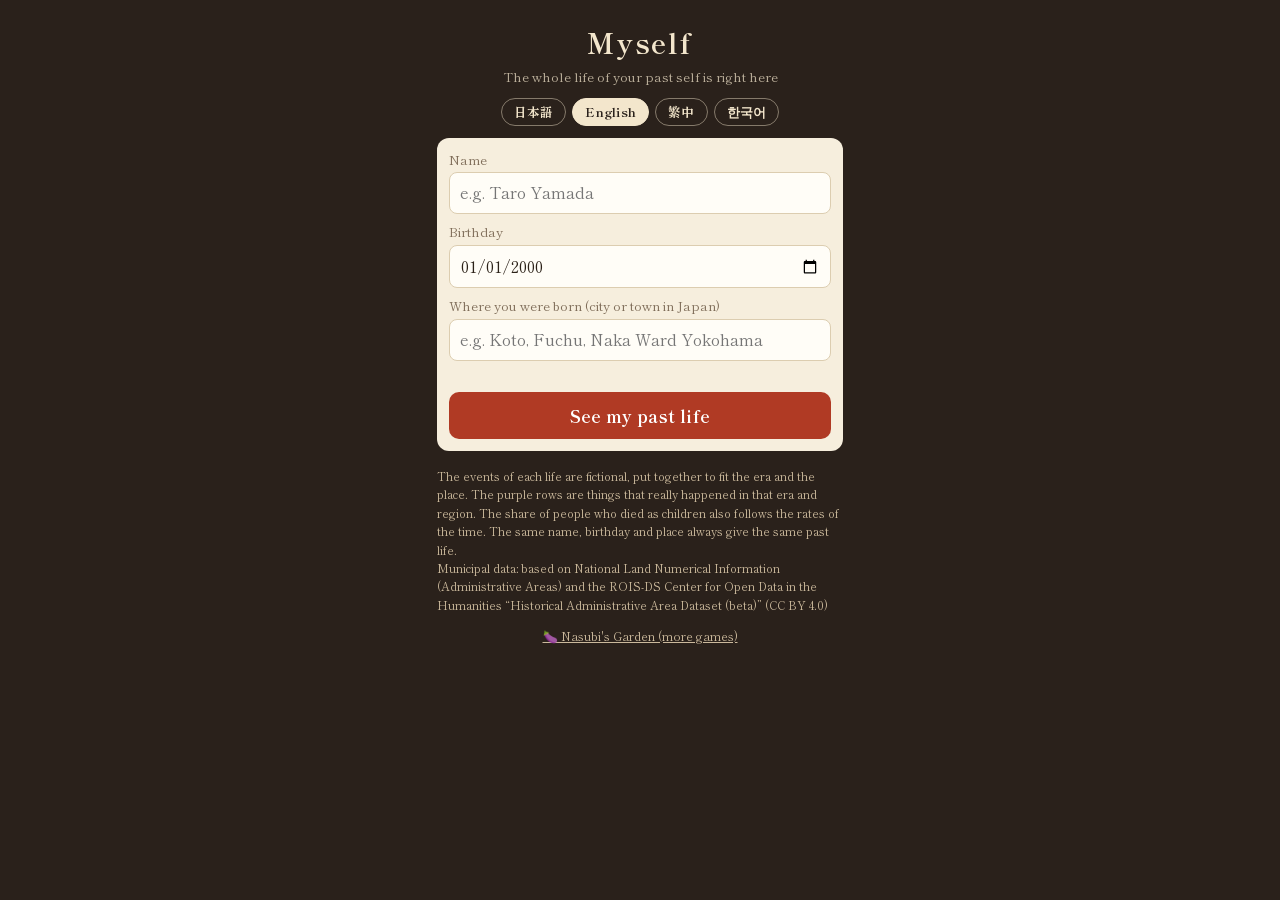
==== index.html @ 945b83d2 "広告：結果画面の帯の下に大きい広告（300×250）を足す Co-Authored-By: Claude Opus 5.5 <noreply@anthropic.com> Claude-Session" ====
<!doctype html>
<html lang="ja">
<head>
<!-- Google tag (gtag.js) -->
<script async src="https://www.googletagmanager.com/gtag/js?id=G-5RB6XMN0QR"></script>
<script>
  window.dataLayer = window.dataLayer || [];
  function gtag(){dataLayer.push(arguments);}
  gtag('js', new Date());
  gtag('config', 'G-5RB6XMN0QR');
</script>
<meta charset="utf-8">
<meta name="viewport" content="width=device-width,initial-scale=1">
<title>自分 ― あなたの前世ねんぴょう</title>
<meta name="description" content="名前と誕生日と生まれた市町村区を入れると、あなたの前世の一生が年表で出てくる。縄文から昭和まで、日本の歴史のどこかに生きた、だれかの一生。">
<meta name="theme-color" content="#2a211b">
<meta property="og:title" content="自分 ― あなたの前世ねんぴょう">
<meta property="og:description" content="あなたの前世は、どの時代の、どんな人だった？ 縄文から昭和まで、日本の歴史のどこかに生きた一生が年表で出てくる。">
<meta property="og:type" content="website">
<meta property="og:url" content="https://nasubi-no-oniwa.github.io/jibun/">
<meta property="og:site_name" content="なすびのお庭">
<meta property="og:image" content="https://nasubi-no-oniwa.github.io/jibun/icons/ogp.png">
<meta property="og:image:width" content="1200">
<meta property="og:image:height" content="630">
<meta name="twitter:card" content="summary_large_image">
<meta name="twitter:title" content="自分 ― あなたの前世ねんぴょう">
<meta name="twitter:description" content="あなたの前世は、どの時代の、どんな人だった？ 縄文から昭和まで、日本の歴史のどこかに生きた一生が年表で出てくる。">
<meta name="twitter:image" content="https://nasubi-no-oniwa.github.io/jibun/icons/ogp.png">
<link rel="icon" href="icons/icon-192.png">
<link rel="apple-touch-icon" href="icons/apple-touch-icon.png">
<link rel="preconnect" href="https://fonts.googleapis.com">
<link rel="preconnect" href="https://fonts.gstatic.com" crossorigin>
<link href="https://fonts.googleapis.com/css2?family=Shippori+Mincho:wght@500;700;800&display=swap" rel="stylesheet">
<link rel="stylesheet" href="css/style.css">
<!-- nasubi-track: 結果画面とXへの投稿の回数を記録（ゲームの動きには影響しない） -->
<script>(function(){try{var G="jibun",IDS=["out"];
function ev(n){try{if(typeof gtag==='function')gtag('event',n,{game:G});}catch(e){}}
var o=window.open;window.open=function(u){try{if(/intent\/(post|tweet)/.test(String(u)))ev('x_share');}catch(e){}return o.apply(window,arguments);};
if(!IDS.length)return;
function vis(e){if(!e||!e.isConnected||e.closest('[hidden]'))return false;var r=e.getBoundingClientRect();if(r.width<1||r.height<1)return false;for(var n=e;n&&n.nodeType===1;n=n.parentElement){var s=getComputedStyle(n);if(s.display==='none'||s.visibility==='hidden'||parseFloat(s.opacity)<0.05)return false;}return true;}
var was={};setInterval(function(){try{var any=false;for(var i=0;i<IDS.length;i++){if(vis(document.getElementById(IDS[i])))any=true;}if(any&&!was.v)ev('result_view');was.v=any;}catch(e){}},700);
}catch(e){}})();</script>
<!-- nasubi-ad: 結果画面の決めた場所に広告の帯（と、決めた作品だけその下に大きい広告）を出す（遊んでいる最中は出さない・ボタンに重ねない・広告の幅320pxを切らない・結果が出て1.2秒たってから見せる・結果画面が出るたびに読みこみ直す（30秒に1回まで）） -->
<script>(function(){try{var C=[{"a": "#out:has(> :not(.nsb-ad))", "v": "#out > :not(.nsb-ad)"}],BIG=1,AD='https://nasubi-no-oniwa.github.io/ad/',AD2='https://nasubi-no-oniwa.github.io/ad/big.html',WAIT=1200,MIN=30000;
if(/[?&]noad=1/.test(location.search))return;
var ifr=null,ifr2=null,boxes=[],bigs=[],since=0,shown=false,last=0;
function vis(e){if(!e||!e.isConnected||e.closest('[hidden]'))return false;var r=e.getBoundingClientRect();if(r.width<1||r.height<1)return false;for(var n=e;n&&n.nodeType===1;n=n.parentElement){var s=getComputedStyle(n);if(s.display==='none'||s.visibility==='hidden'||parseFloat(s.opacity)<0.05)return false;}return true;}
function mk(){var b=document.createElement('div');b.className='nsb-ad';b.style.cssText='display:block;position:static;float:none;box-sizing:content-box;width:320px;min-width:320px;max-width:none;height:50px;margin:20px calc((100% - 320px) / 2) 0;padding:0;border:0;background:none;box-shadow:none;border-radius:0;transform:none;overflow:hidden;flex:0 0 auto;align-self:center;';return b;}
function mk2(){var g=document.createElement('div');g.className='nsb-ad nsb-big';g.style.cssText='display:block;position:static;float:none;box-sizing:content-box;width:300px;min-width:300px;max-width:none;height:250px;margin:20px calc((100% - 300px) / 2) 0;padding:0;border:0;background:none;box-shadow:none;border-radius:0;transform:none;overflow:hidden;flex:0 0 auto;align-self:center;';return g;}
function mkf(u,w,h){var f=document.createElement('iframe');f.title='ad';f.setAttribute('scrolling','no');f.width=w;f.height=h;f.style.cssText='border:0;margin:0;padding:0;width:'+w+'px;height:'+h+'px;display:block;max-width:none;visibility:hidden';f.src=u;return f;}
function rel(f,u){try{f.contentWindow.location.replace(u);}catch(_){f.src=u;}}
function place(){for(var i=0;i<C.length;i++){var a=document.querySelector(C[i].a);if(!a)continue;var b=boxes[i]||(boxes[i]=mk());if(C[i].p==='first'){if(a.firstElementChild!==b)a.insertBefore(b,a.firstChild);}else if(b.parentNode!==a)a.appendChild(b);
if(BIG){var g=bigs[i]||(bigs[i]=mk2());if(b.nextSibling!==g)a.insertBefore(g,b.nextSibling);}}}
function hide(){if(ifr)ifr.style.visibility='hidden';if(ifr2)ifr2.style.visibility='hidden';}
function tick(){try{place();var k=-1;for(var i=0;i<C.length;i++){var v=document.querySelector(C[i].v),b=boxes[i];if(b&&vis(v)&&vis(b)){k=i;break;}}
if(k<0){since=0;shown=false;hide();return;}
var now=Date.now();if(!since)since=now;if(now-since<WAIT){hide();return;}
if(!ifr)ifr=mkf(AD,320,50);if(BIG&&!ifr2)ifr2=mkf(AD2,300,250);
var fresh=false;if(ifr.parentNode!==boxes[k]){boxes[k].appendChild(ifr);fresh=true;}if(BIG&&ifr2.parentNode!==bigs[k]){bigs[k].appendChild(ifr2);fresh=true;}
if(fresh)last=now;else if(!shown&&now-last>=MIN){rel(ifr,AD);if(ifr2)rel(ifr2,AD2);last=now;}
ifr.style.visibility='visible';if(ifr2)ifr2.style.visibility='visible';shown=true;}catch(_){}}
function go(){place();try{new MutationObserver(place).observe(document.body,{childList:true,subtree:true});}catch(_){}setInterval(tick,300);}
if(document.body)go();else document.addEventListener('DOMContentLoaded',go);
}catch(e){}})();</script>
</head>
<body><div class="wrap">
<div class="top"><h1 data-i="title">自分</h1><p data-i="tagline">あなたの前世の一生が、ここにある</p><div class="langs" role="group" aria-label="Language"><button type="button" data-lang="ja">日本語</button><button type="button" data-lang="en">English</button><button type="button" data-lang="zh">繁中</button><button type="button" data-lang="ko">한국어</button></div></div>
<form id="f">
<label><span data-i="f_name">名前</span><input id="nm" data-ip="ph_name" placeholder="例：山田太郎" autocomplete="off" required></label>
<label><span data-i="f_birth">誕生日</span><input id="bd" type="date" value="2000-01-01" required></label>
<label><span data-i="f_place">生まれた市町村区</span><input id="pl" data-ip="ph_place" placeholder="例：江東区、府中市、横浜市中区" autocomplete="off" required><span class="cand" id="cand"></span></label>
<div class="err" id="err"></div>
<button id="go" disabled>読みこみ中…</button>
</form>
<div id="out"></div>
<p class="note" data-ih="note">人生のできごとは、時代と土地に合わせて組み立てた架空のものです。紫の行は、その時代・その土地で実際にあったできごとです。子どものうちに亡くなる人の割合も、当時に合わせています。同じ名前・誕生日・市町村区なら、いつでも同じ前世が出ます。<br>
市町村のデータ：国土数値情報（行政区域データ）、ROIS-DS人文学オープンデータ共同利用センター「歴史的行政区域データセットβ版」（CC BY 4.0）をもとに作成</p>
<a class="back" href="https://nasubi-no-oniwa.github.io/" data-i="back_home">🍆 なすびのお庭（ほかのゲーム）</a>
</div>
<canvas id="cv" width="1080" height="1350" style="display:none"></canvas>
<script src="js/i18n.js"></script>
<script src="js/engine.js"></script>
<script src="js/life_i18n.js"></script>
<script src="js/main.js"></script>
</body></html>
---- css/style.css ----
:root{--bg:#2a211b;--paper:#f6eedd;--ink:#2b2118;--sub:#7d6b57;--red:#b03a24;--line:#dccdb0}
*{box-sizing:border-box}
body{margin:0;background:var(--bg);color:var(--ink);font-family:"Shippori Mincho","Hiragino Mincho ProN","Yu Mincho","Noto Serif JP",serif;line-height:1.6}
.wrap{max-width:430px;margin:0 auto;padding:14px 12px 50px}
.top{color:#f3e6cc;text-align:center;margin:6px 0 12px}
.top h1{margin:0;font-size:28px;letter-spacing:.12em}.top p{margin:2px 0 0;font-size:13px;opacity:.75}
form{background:var(--paper);border-radius:12px;padding:12px;display:grid;gap:8px}
label{display:grid;gap:2px;font-size:13px;color:var(--sub)}
input{font:inherit;font-size:16px;padding:7px 10px;border:1px solid var(--line);border-radius:8px;background:#fffdf7;color:var(--ink);width:100%}
button{font:inherit;font-weight:700;font-size:17px;padding:10px;border:0;border-radius:10px;background:var(--red);color:#fff;cursor:pointer;letter-spacing:.1em}
.err{color:var(--red);font-size:13px;min-height:1em}.cand{font-size:12px;color:var(--sub)}
#out{margin-top:16px}
/* カード：スマホ1画面に収める */
.card{position:relative;background:var(--paper);border-radius:6px;padding:16px 16px 12px;overflow:hidden;
  background-image:radial-gradient(rgba(120,90,50,.07) 1px,transparent 1px);background-size:6px 6px;
  box-shadow:0 0 0 3px #e9dcc2 inset,0 0 0 4px #b49c78 inset,0 10px 30px rgba(0,0,0,.4)}
.card.early{background-color:#eef0f2}
.era{display:inline-block;font-size:12px;letter-spacing:.2em;background:var(--ink);color:#f3e6cc;padding:1px 10px;border-radius:3px}
.seal{position:absolute;right:14px;top:12px;width:62px;height:62px;border:3px solid var(--red);border-radius:8px;color:var(--red);
  display:flex;flex-direction:column;align-items:center;justify-content:center;transform:rotate(8deg);opacity:.9;font-size:26px;line-height:1}
.seal small{font-size:10px;letter-spacing:.1em;margin-top:3px;font-weight:700}
.lbl{font-size:12px;color:var(--sub);margin-top:8px;letter-spacing:.3em}
.name{font-size:31px;font-weight:700;letter-spacing:.06em;line-height:1.2;margin:0 70px 0 0}
.alias{font-size:15px;color:var(--red);font-weight:700;margin-top:2px}
.chips{display:flex;flex-wrap:wrap;gap:5px;margin:8px 0}
.chips span{font-size:12px;border:1px solid var(--line);background:#fffaf0;border-radius:999px;padding:0 9px}
.mood{font-size:12px;color:var(--sub);border-left:3px solid var(--line);padding-left:7px;margin:6px 0}
.sum{font-size:15px;font-weight:700;margin:6px 0 8px;line-height:1.55}
.ev{list-style:none;margin:0;padding:0;border-top:1px solid var(--line)}
.ev li{display:flex;gap:6px;font-size:13.5px;line-height:1.45;padding:4px 0;border-bottom:1px dashed var(--line)}
.ev .y{flex:0 0 3.6em;font-variant-numeric:tabular-nums;color:var(--sub);font-size:12px;padding-top:1px}
.ev .i{flex:0 0 1.3em;text-align:center}
.ev li.hist{color:#4c3f86}.ev li.death{font-weight:700}
.last{margin:8px 0 2px;text-align:center;font-size:17px;font-weight:700}
.last small{display:block;font-size:11px;color:var(--sub);font-weight:400;letter-spacing:.2em}
.after{font-size:12.5px;text-align:center;color:var(--sub);margin-top:6px}
.foot{display:flex;justify-content:space-between;font-size:11px;color:var(--sub);margin-top:8px;border-top:1px solid var(--line);padding-top:5px}
.fam{position:absolute;left:0;right:0;top:0;background:var(--red);color:#fff;text-align:center;font-size:12px;letter-spacing:.3em}
.more{margin-top:10px;display:grid;gap:8px}
.more button{background:#5a4a3a;font-size:15px}
details{background:var(--paper);border-radius:8px;padding:8px 12px}
summary{cursor:pointer;font-weight:700}
table{width:100%;border-collapse:collapse;font-size:13.5px}
td,th{padding:4px 2px;border-bottom:1px solid var(--line);vertical-align:top;text-align:left}
th{color:var(--sub);font-weight:400;white-space:nowrap;width:5.5em}
td.y{white-space:nowrap;width:4.6em;color:var(--sub)}td.a{white-space:nowrap;width:3em;color:var(--sub)}
.note{font-size:11.5px;color:#cbb99c;margin-top:16px;line-height:1.6}

.share-row{display:grid;grid-template-columns:1fr 1fr;gap:8px}
.share-row button{font-size:15px}
.share-row .x{background:#111}
.top a{color:#f3e6cc}
.back{display:block;text-align:center;color:#cbb99c;font-size:12px;margin-top:10px}

/* ことばの切りかえ */
.langs{display:flex;flex-wrap:wrap;gap:6px;justify-content:center;margin-top:10px}
.langs button{font:700 12.5px "Shippori Mincho","Hiragino Mincho ProN","Yu Mincho","Noto Serif JP",serif;letter-spacing:0;background:transparent;color:#f3e6cc;border:1px solid rgba(243,230,204,.45);border-radius:999px;padding:3px 12px;cursor:pointer}
.langs button[aria-pressed="true"]{background:#f3e6cc;color:var(--bg);border-color:#f3e6cc}
/* 言葉ごとの文字 */
html[data-lang="zh"] body{font-family:"Noto Serif TC","Shippori Mincho","PMingLiU",serif}
html[data-lang="ko"] body{font-family:"Nanum Myeongjo","Noto Serif KR","Batang",serif}
html[data-lang="en"] body{font-family:"Shippori Mincho",Georgia,"Times New Roman",serif}
html[data-lang="en"] .top h1,html[data-lang="ko"] .top h1{letter-spacing:.06em}
html[data-lang="en"] button,html[data-lang="ko"] button{letter-spacing:.02em}
html[data-lang="en"] .era,html[data-lang="ko"] .era{letter-spacing:.06em}
html[data-lang="en"] .lbl,html[data-lang="ko"] .lbl{letter-spacing:.12em}
html[data-lang="en"] .name{letter-spacing:.01em;font-size:28px}
html[data-lang="en"] .seal small,html[data-lang="ko"] .seal small{letter-spacing:0;font-size:9px;max-width:58px;text-align:center;line-height:1.1}
html[data-lang="en"] .ev .y,html[data-lang="ko"] .ev .y{flex-basis:4.3em}
html[data-lang="en"] .ev li{font-size:13px}
html[data-lang="en"] th{white-space:normal;width:6.4em}
html[data-lang="ko"] th{width:6em}
html[data-lang="ko"] .sum,html[data-lang="ko"] .ev li,html[data-lang="ko"] .alias{word-break:keep-all}
html[data-lang="en"] .sum{font-size:14.5px}
html[data-lang="en"] .fam,html[data-lang="ko"] .fam{letter-spacing:.06em}
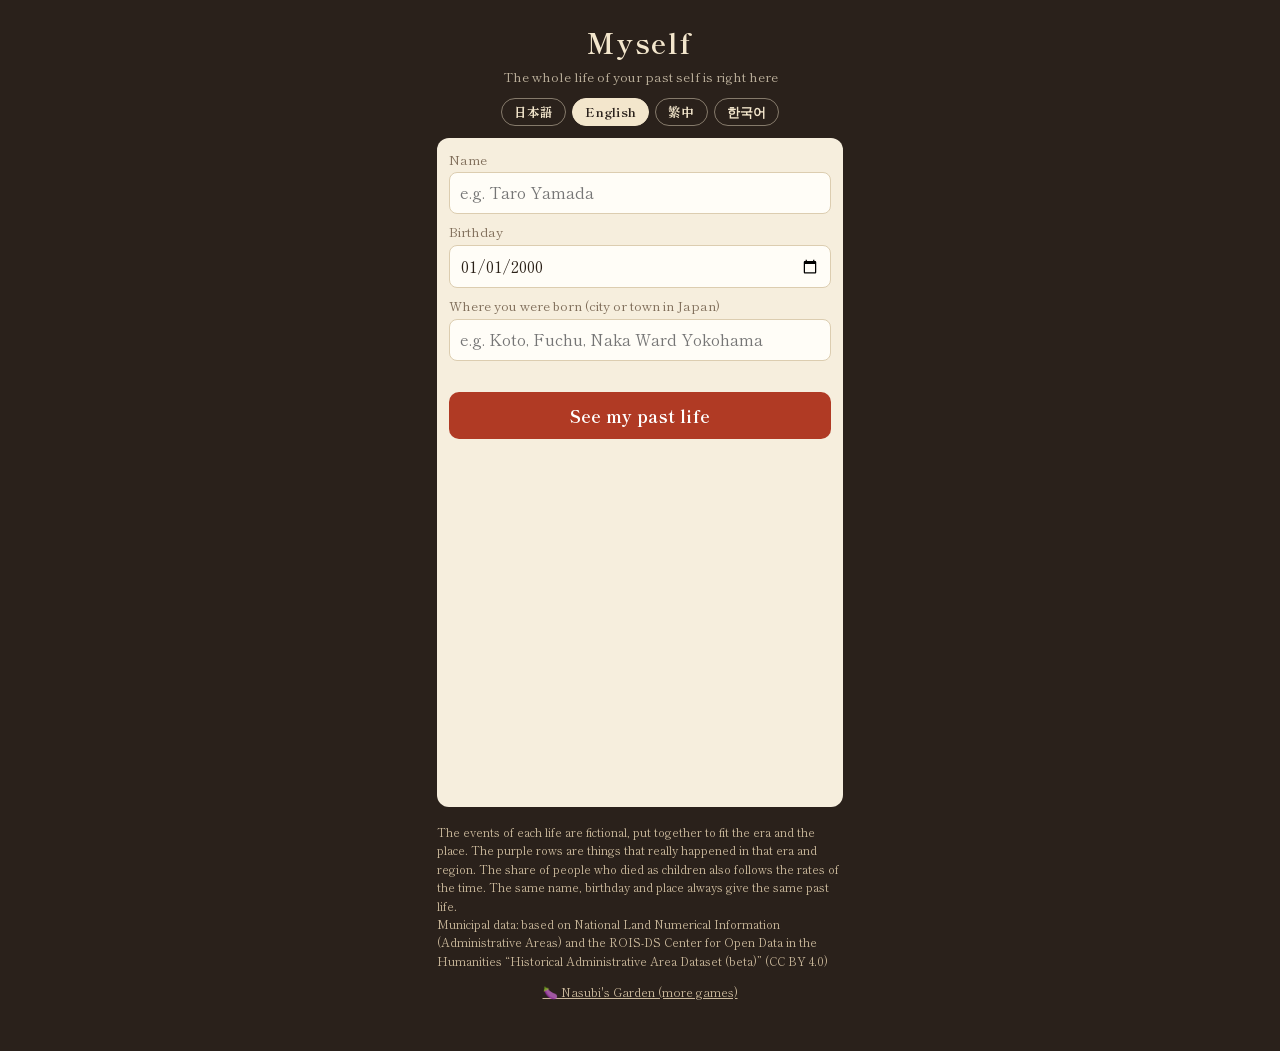
==== commit d4074176: "広告：タイトル画面（遊ぶ前の画面）にも出す（帯と大きい広告。遊び始めたら消す） Co-Authored-By: Claude Opus 5.5 <noreply@anthropic.com> Clau" ====
--- a/index.html
+++ b/index.html
@@ -40,25 +40,35 @@
 function vis(e){if(!e||!e.isConnected||e.closest('[hidden]'))return false;var r=e.getBoundingClientRect();if(r.width<1||r.height<1)return false;for(var n=e;n&&n.nodeType===1;n=n.parentElement){var s=getComputedStyle(n);if(s.display==='none'||s.visibility==='hidden'||parseFloat(s.opacity)<0.05)return false;}return true;}
 var was={};setInterval(function(){try{var any=false;for(var i=0;i<IDS.length;i++){if(vis(document.getElementById(IDS[i])))any=true;}if(any&&!was.v)ev('result_view');was.v=any;}catch(e){}},700);
 }catch(e){}})();</script>
-<!-- nasubi-ad: 結果画面の決めた場所に広告の帯（と、決めた作品だけその下に大きい広告）を出す（遊んでいる最中は出さない・ボタンに重ねない・広告の幅320pxを切らない・結果が出て1.2秒たってから見せる・結果画面が出るたびに読みこみ直す（30秒に1回まで）） -->
-<script>(function(){try{var C=[{"a": "#out:has(> :not(.nsb-ad))", "v": "#out > :not(.nsb-ad)"}],BIG=1,AD='https://nasubi-no-oniwa.github.io/ad/',AD2='https://nasubi-no-oniwa.github.io/ad/big.html',WAIT=1200,MIN=30000;
+<!-- nasubi-ad: 結果画面とタイトル画面の決めた場所に広告の帯（と、決めた場所だけその下に大きい広告）を出す（遊んでいる最中は出さない・ボタンに重ねない・広告の幅320pxを切らない・画面が出たらすぐ見せるが、最初の1.2秒は押しても反応しない・画面が出るたびに読みこみ直す（場所ごとに30秒に1回まで）） -->
+<script>(function(){try{var C=[{"a": "#out:has(> :not(.nsb-ad))", "v": "#out > :not(.nsb-ad)"}, {"a": "#f", "v": "#f", "t": 1, "b": 1, "m": 20, "x": "", "x2": ""}],BIG=1,M=20,EX="",EX2="",AD='https://nasubi-no-oniwa.github.io/ad/',AD2='https://nasubi-no-oniwa.github.io/ad/big.html',LOCK=1200,MIN=30000;
 if(/[?&]noad=1/.test(location.search))return;
-var ifr=null,ifr2=null,boxes=[],bigs=[],since=0,shown=false,last=0;
+var S=[];
 function vis(e){if(!e||!e.isConnected||e.closest('[hidden]'))return false;var r=e.getBoundingClientRect();if(r.width<1||r.height<1)return false;for(var n=e;n&&n.nodeType===1;n=n.parentElement){var s=getComputedStyle(n);if(s.display==='none'||s.visibility==='hidden'||parseFloat(s.opacity)<0.05)return false;}return true;}
-function mk(){var b=document.createElement('div');b.className='nsb-ad';b.style.cssText='display:block;position:static;float:none;box-sizing:content-box;width:320px;min-width:320px;max-width:none;height:50px;margin:20px calc((100% - 320px) / 2) 0;padding:0;border:0;background:none;box-shadow:none;border-radius:0;transform:none;overflow:hidden;flex:0 0 auto;align-self:center;';return b;}
-function mk2(){var g=document.createElement('div');g.className='nsb-ad nsb-big';g.style.cssText='display:block;position:static;float:none;box-sizing:content-box;width:300px;min-width:300px;max-width:none;height:250px;margin:20px calc((100% - 300px) / 2) 0;padding:0;border:0;background:none;box-shadow:none;border-radius:0;transform:none;overflow:hidden;flex:0 0 auto;align-self:center;';return g;}
-function mkf(u,w,h){var f=document.createElement('iframe');f.title='ad';f.setAttribute('scrolling','no');f.width=w;f.height=h;f.style.cssText='border:0;margin:0;padding:0;width:'+w+'px;height:'+h+'px;display:block;max-width:none;visibility:hidden';f.src=u;return f;}
+function opt(i,k,d){return C[i][k]===undefined?d:C[i][k];}
+function mk(i){var b=document.createElement('div');b.className='nsb-ad';b.style.cssText='display:block;position:static;float:none;box-sizing:content-box;width:320px;min-width:320px;max-width:none;height:50px;margin:'+opt(i,'m',M)+'px calc((100% - 320px) / 2) 0;padding:0;border:0;background:none;box-shadow:none;border-radius:0;transform:none;overflow:hidden;flex:0 0 auto;align-self:center;'+opt(i,'x',EX);return b;}
+function mk2(i){var g=document.createElement('div');g.className='nsb-ad nsb-big';g.style.cssText='display:block;position:static;float:none;box-sizing:content-box;width:300px;min-width:300px;max-width:none;height:250px;margin:20px calc((100% - 300px) / 2) 0;padding:0;border:0;background:none;box-shadow:none;border-radius:0;transform:none;overflow:hidden;flex:0 0 auto;align-self:center;'+opt(i,'x2',EX2);return g;}
+function mkf(u,w,h){var f=document.createElement('iframe');f.title='ad';f.setAttribute('scrolling','no');f.width=w;f.height=h;f.style.cssText='border:0;margin:0;padding:0;width:'+w+'px;height:'+h+'px;display:block;max-width:none;visibility:hidden;pointer-events:none';f.src=u;return f;}
 function rel(f,u){try{f.contentWindow.location.replace(u);}catch(_){f.src=u;}}
-function place(){for(var i=0;i<C.length;i++){var a=document.querySelector(C[i].a);if(!a)continue;var b=boxes[i]||(boxes[i]=mk());if(C[i].p==='first'){if(a.firstElementChild!==b)a.insertBefore(b,a.firstChild);}else if(b.parentNode!==a)a.appendChild(b);
-if(BIG){var g=bigs[i]||(bigs[i]=mk2());if(b.nextSibling!==g)a.insertBefore(g,b.nextSibling);}}}
-function hide(){if(ifr)ifr.style.visibility='hidden';if(ifr2)ifr2.style.visibility='hidden';}
-function tick(){try{place();var k=-1;for(var i=0;i<C.length;i++){var v=document.querySelector(C[i].v),b=boxes[i];if(b&&vis(v)&&vis(b)){k=i;break;}}
-if(k<0){since=0;shown=false;hide();return;}
-var now=Date.now();if(!since)since=now;if(now-since<WAIT){hide();return;}
-if(!ifr)ifr=mkf(AD,320,50);if(BIG&&!ifr2)ifr2=mkf(AD2,300,250);
-var fresh=false;if(ifr.parentNode!==boxes[k]){boxes[k].appendChild(ifr);fresh=true;}if(BIG&&ifr2.parentNode!==bigs[k]){bigs[k].appendChild(ifr2);fresh=true;}
-if(fresh)last=now;else if(!shown&&now-last>=MIN){rel(ifr,AD);if(ifr2)rel(ifr2,AD2);last=now;}
-ifr.style.visibility='visible';if(ifr2)ifr2.style.visibility='visible';shown=true;}catch(_){}}
+function place(){for(var i=0;i<C.length;i++){var a=document.querySelector(C[i].a);if(!a)continue;var s=S[i]||(S[i]={b:mk(i),g:opt(i,'b',BIG)?mk2(i):null,on:false,since:0,last:0,f:null,f2:null});var b=s.b;
+if(C[i].p==='first'){if(a.firstElementChild!==b)a.insertBefore(b,a.firstChild);}else if(b.parentNode!==a)a.appendChild(b);
+if(s.g&&b.nextSibling!==s.g)a.insertBefore(s.g,b.nextSibling);}}
+function off(s){if(s.f){s.f.style.visibility='hidden';s.f.style.pointerEvents='none';}if(s.f2){s.f2.style.visibility='hidden';s.f2.style.pointerEvents='none';}s.on=false;s.since=0;}
+function tick(){try{place();var k=-1,i,s,res=false;
+for(i=0;i<C.length;i++){s=S[i];if(!C[i].t&&s&&vis(document.querySelector(C[i].v))&&vis(s.b)){k=i;res=true;break;}}
+if(k<0)for(i=0;i<C.length;i++){s=S[i];if(C[i].t&&s&&vis(document.querySelector(C[i].v))&&vis(s.b)){k=i;break;}}
+for(i=0;i<C.length;i++){s=S[i];if(!s)continue;
+if(C[i].t){var d=(res&&vis(document.querySelector(C[i].v)))?'none':'block';if(s.b.style.display!==d){s.b.style.display=d;if(s.g)s.g.style.display=d;}}
+if(i!==k&&s.on)off(s);}
+if(k<0)return;
+s=S[k];var now=Date.now();
+if(!s.on){s.on=true;s.since=now;
+if(!s.f){s.f=mkf(AD,320,50);s.b.appendChild(s.f);if(s.g){s.f2=mkf(AD2,300,250);s.g.appendChild(s.f2);}s.last=now;}
+else if(now-s.last>=MIN){rel(s.f,AD);if(s.f2)rel(s.f2,AD2);s.last=now;}}
+if(s.f.parentNode!==s.b){s.b.appendChild(s.f);s.last=now;}if(s.f2&&s.f2.parentNode!==s.g){s.g.appendChild(s.f2);s.last=now;}
+var pe=(now-s.since<LOCK)?'none':'auto';
+s.f.style.visibility='visible';s.f.style.pointerEvents=pe;if(s.f2){s.f2.style.visibility='visible';s.f2.style.pointerEvents=pe;}
+}catch(_){}}
 function go(){place();try{new MutationObserver(place).observe(document.body,{childList:true,subtree:true});}catch(_){}setInterval(tick,300);}
 if(document.body)go();else document.addEventListener('DOMContentLoaded',go);
 }catch(e){}})();</script>
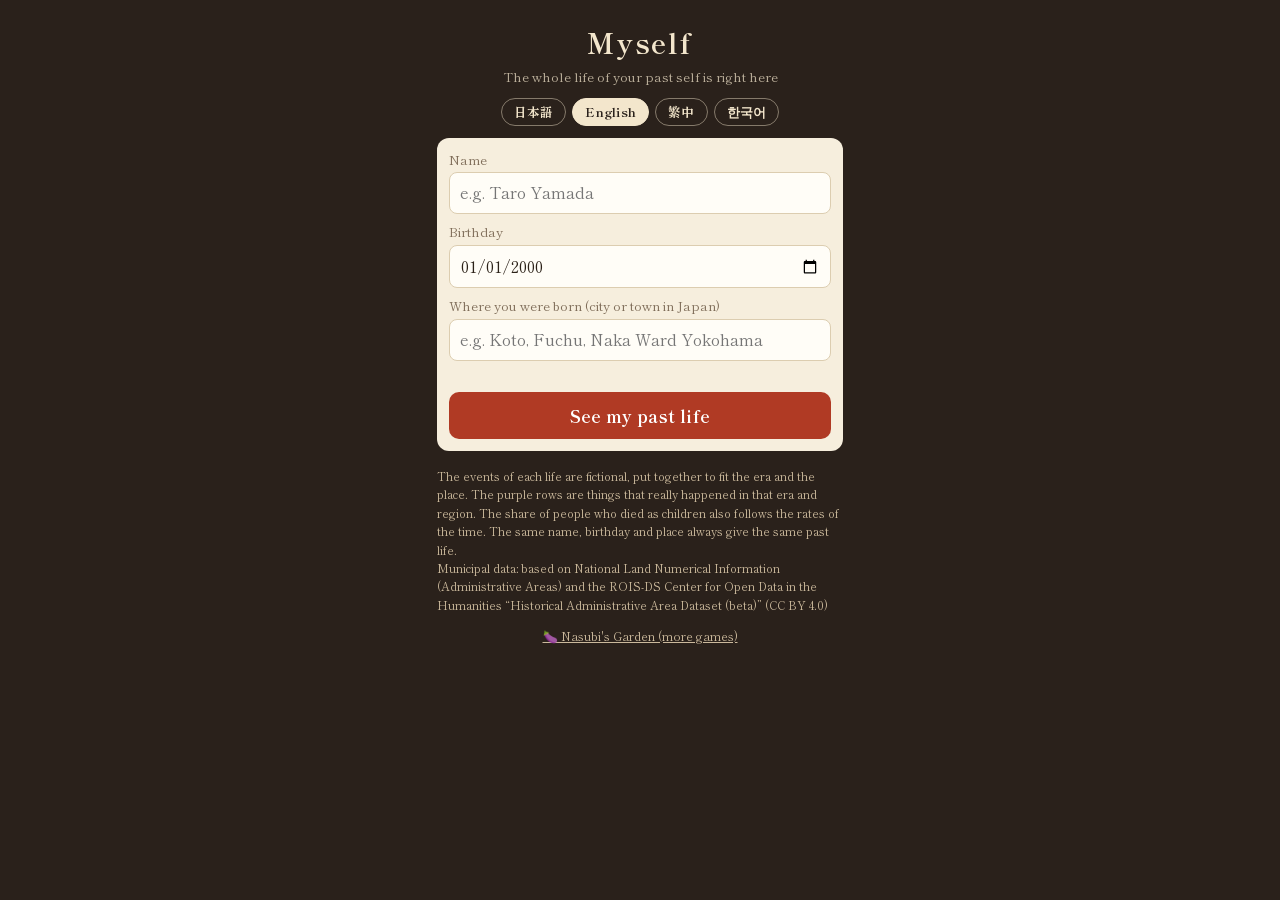
==== commit 9a23d7fd: "広告：スマホのときだけ出す（PCでは広告が来ず空白になるので、広告の場所を作らない） Co-Authored-By: Claude Opus 5.5 <noreply@anthropic.com> C" ====
--- a/index.html
+++ b/index.html
@@ -40,9 +40,10 @@
 function vis(e){if(!e||!e.isConnected||e.closest('[hidden]'))return false;var r=e.getBoundingClientRect();if(r.width<1||r.height<1)return false;for(var n=e;n&&n.nodeType===1;n=n.parentElement){var s=getComputedStyle(n);if(s.display==='none'||s.visibility==='hidden'||parseFloat(s.opacity)<0.05)return false;}return true;}
 var was={};setInterval(function(){try{var any=false;for(var i=0;i<IDS.length;i++){if(vis(document.getElementById(IDS[i])))any=true;}if(any&&!was.v)ev('result_view');was.v=any;}catch(e){}},700);
 }catch(e){}})();</script>
-<!-- nasubi-ad: 結果画面とタイトル画面の決めた場所に広告の帯（と、決めた場所だけその下に大きい広告）を出す（遊んでいる最中は出さない・ボタンに重ねない・広告の幅320pxを切らない・画面が出たらすぐ見せるが、最初の1.2秒は押しても反応しない・画面が出るたびに読みこみ直す（場所ごとに30秒に1回まで）） -->
+<!-- nasubi-ad: スマホのとき、結果画面とタイトル画面の決めた場所に広告の帯（と、決めた場所だけその下に大きい広告）を出す（遊んでいる最中は出さない・ボタンに重ねない・広告の幅320pxを切らない・画面が出たらすぐ見せるが、最初の1.2秒は押しても反応しない・画面が出るたびに読みこみ直す（場所ごとに30秒に1回まで）） -->
 <script>(function(){try{var C=[{"a": "#out:has(> :not(.nsb-ad))", "v": "#out > :not(.nsb-ad)"}, {"a": "#f", "v": "#f", "t": 1, "b": 1, "m": 20, "x": "", "x2": ""}],BIG=1,M=20,EX="",EX2="",AD='https://nasubi-no-oniwa.github.io/ad/',AD2='https://nasubi-no-oniwa.github.io/ad/big.html',LOCK=1200,MIN=30000;
 if(/[?&]noad=1/.test(location.search))return;
+if(!/iPhone|iPod|Android|Mobile|Windows Phone|BlackBerry/i.test(navigator.userAgent||''))return;
 var S=[];
 function vis(e){if(!e||!e.isConnected||e.closest('[hidden]'))return false;var r=e.getBoundingClientRect();if(r.width<1||r.height<1)return false;for(var n=e;n&&n.nodeType===1;n=n.parentElement){var s=getComputedStyle(n);if(s.display==='none'||s.visibility==='hidden'||parseFloat(s.opacity)<0.05)return false;}return true;}
 function opt(i,k,d){return C[i][k]===undefined?d:C[i][k];}
